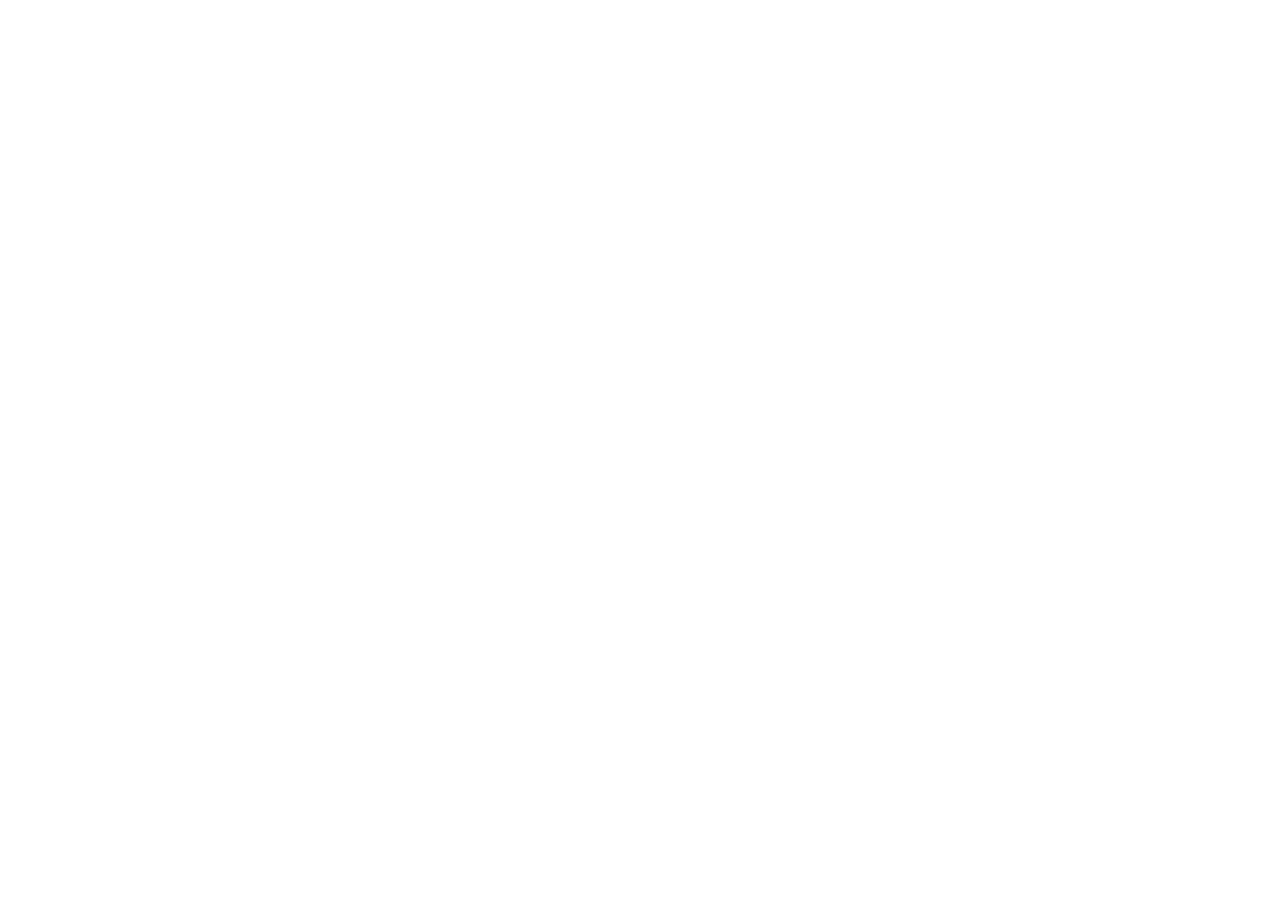
==== admin.html @ 01602f04 "Add files via upload" ====
<!doctype html>
<html lang="en"><head>
<meta charset="utf-8"><meta name="viewport" content="width=device-width,initial-scale=1">
<title>Admin — higher.study</title><meta name="robots" content="noindex">
<link rel="icon" href="assets/img/logo.svg">
<link href="https://fonts.googleapis.com/css2?family=Nunito:wght@400;500;600;700;800&display=swap" rel="stylesheet">
<link rel="stylesheet" href="assets/css/app.css"><link rel="stylesheet" href="assets/css/admin.css">
</head><body class="admin">
<div id="root"></div>
<div class="drawer-bg" id="dbg"></div><aside class="drawer" id="drawer"></aside>
<div class="modal-a-bg" id="mbg"><div class="modal-a" id="modal"></div></div>
<script src="assets/js/config.js"></script><script src="assets/js/common.js"></script><script src="assets/js/data.js"></script><script src="assets/js/api.js"></script><script src="assets/js/admin.js"></script>
</body></html>
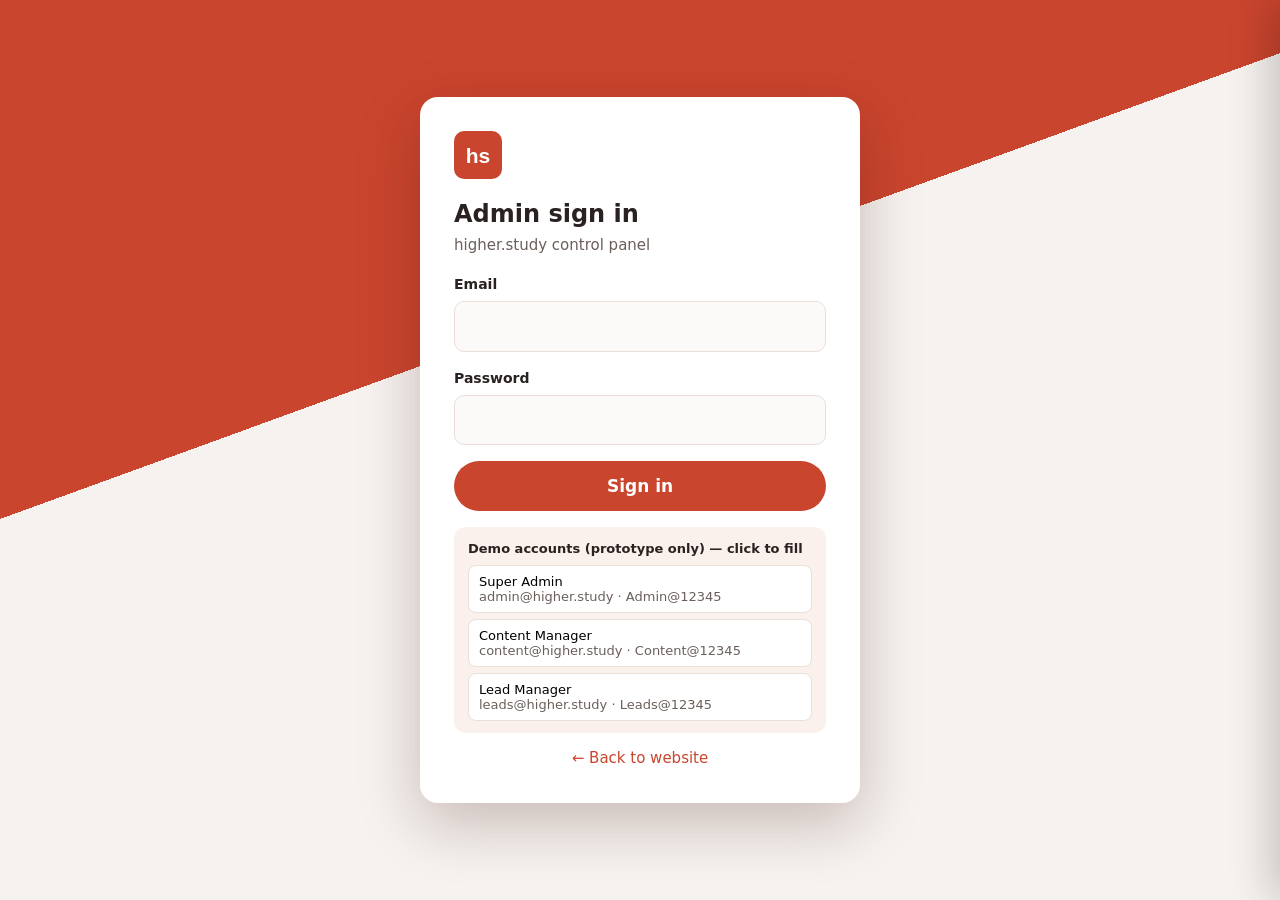
==== commit 19658822: "6" ====
--- a/admin.html
+++ b/admin.html
@@ -2,12 +2,14 @@
 <html lang="en"><head>
 <meta charset="utf-8"><meta name="viewport" content="width=device-width,initial-scale=1">
 <title>Admin — higher.study</title><meta name="robots" content="noindex">
-<link rel="icon" href="assets/img/logo.svg">
+<link rel="icon" href="logo.svg">
 <link href="https://fonts.googleapis.com/css2?family=Nunito:wght@400;500;600;700;800&display=swap" rel="stylesheet">
-<link rel="stylesheet" href="assets/css/app.css"><link rel="stylesheet" href="assets/css/admin.css">
+<link rel="stylesheet" href="app.css"><link rel="stylesheet" href="admin.css">
 </head><body class="admin">
 <div id="root"></div>
 <div class="drawer-bg" id="dbg"></div><aside class="drawer" id="drawer"></aside>
 <div class="modal-a-bg" id="mbg"><div class="modal-a" id="modal"></div></div>
-<script src="assets/js/config.js"></script><script src="assets/js/common.js"></script><script src="assets/js/data.js"></script><script src="assets/js/api.js"></script><script src="assets/js/admin.js"></script>
+<script>window.HSA_DEFER=1</script>
+<script src="config.js"></script><script src="common.js"></script><script src="data.js"></script><script src="db.js"></script><script src="api.js"></script><script src="admin.js"></script><script src="admin2.js"></script><script src="admin3.js"></script><script src="admin4.js"></script>
+<script>HSA.boot()</script>
 </body></html>
--- a/app.css
+++ b/app.css
@@ -0,0 +1,258 @@
+/* higher.study — shared design tokens & components (maps 1:1 to future Blade layout) */
+:root{
+  --brand:#ca452e; --brand-dark:#b03520; --brand-soft:#fde8e3;
+  --bg:#fbf9f7; --peach:#faf1ed; --peach-2:#f4efec; --line:#eadfd9;
+  --yellow:#f0a30a; --yellow-soft:#fdf1d3; --ink:#2a2220; --muted:#6b5f5a;
+  --green:#22a559; --green-soft:#dff5e6; --purple:#7c3aed; --danger:#d4142f;
+  --shadow:0 1px 2px rgba(60,30,20,.06),0 4px 14px rgba(60,30,20,.07);
+  --radius:16px;
+}
+*{box-sizing:border-box} html{scroll-behavior:smooth}
+body{margin:0;background:var(--bg);color:var(--ink);font-family:'Nunito',system-ui,-apple-system,Segoe UI,Roboto,sans-serif;font-size:16px;line-height:1.5}
+a{color:inherit;text-decoration:none} button{font-family:inherit;cursor:pointer}
+.container{max-width:1280px;margin:0 auto;padding:0 24px}
+
+/* ---------- site header ---------- */
+.site-header{background:var(--bg);border-top:3px solid #2a2220;position:sticky;top:0;z-index:30}
+.site-header .bar{display:flex;align-items:center;gap:32px;height:76px}
+.brand{display:flex;flex-direction:column;align-items:center;font-size:11px;color:var(--muted);line-height:1.1;gap:2px}
+.brand img{width:44px;height:44px;border-radius:8px;display:block}
+.nav{display:flex;gap:28px;margin:0 auto;font-weight:600;font-size:17px}
+.nav a,.nav span{display:flex;align-items:center;gap:6px;padding:6px 0;color:var(--ink)}
+.nav a:hover{color:var(--brand)}
+.nav .chev{width:10px;height:10px;opacity:.7}
+.badge-free{background:var(--yellow);color:#8a3a00;font-size:11px;font-weight:800;padding:1px 6px;border-radius:5px;letter-spacing:.3px}
+.header-actions{display:flex;align-items:center;gap:18px}
+.btn{display:inline-flex;align-items:center;justify-content:center;gap:8px;border:0;border-radius:999px;font-weight:700;font-size:15px;padding:12px 22px;transition:.15s;white-space:nowrap}
+.btn-primary{background:var(--brand);color:#fff} .btn-primary:hover{background:var(--brand-dark)}
+.btn-primary[disabled]{opacity:.5;cursor:not-allowed}
+.btn-yellow{background:var(--yellow);color:#fff;width:100%} .btn-yellow:hover{filter:brightness(.95)}
+.btn-outline{background:#fff;color:var(--ink);box-shadow:var(--shadow)}
+.btn-ghost{background:#fff;color:var(--ink);border:1px solid var(--line)}
+.btn-lg{padding:15px 28px;font-size:17px}
+.icon-btn{background:none;border:0;color:var(--brand);padding:6px;display:flex}
+.crumbs{background:var(--peach);box-shadow:0 4px 10px rgba(80,40,20,.06);font-size:15px;color:var(--muted)}
+.crumbs .container{padding-top:12px;padding-bottom:12px;display:flex;gap:10px;align-items:center}
+.crumbs a:last-child,.crumbs .cur{color:var(--brand);font-weight:600}
+.hamburger{display:none}
+
+/* ---------- landing ---------- */
+.hero{padding:40px 0 8px}
+.hero h1{font-size:clamp(28px,4vw,44px);margin:0 0 8px;line-height:1.15}
+.hero h1 em{color:var(--brand);font-style:normal}
+.hero p{max-width:720px;color:var(--muted);font-size:18px;margin:0 0 18px}
+.stats{display:flex;gap:28px;flex-wrap:wrap;margin-top:18px}
+.stats div b{display:block;font-size:26px;color:var(--brand)} .stats div span{font-size:13px;color:var(--muted)}
+.grid-3{display:grid;grid-template-columns:repeat(3,1fr);gap:24px}
+.card{background:#fff;border-radius:var(--radius);box-shadow:var(--shadow);border:1px solid #f1e8e3}
+.feature{padding:32px 32px 28px}
+.feature svg{width:36px;height:36px;color:var(--yellow);margin-bottom:22px}
+.feature h3{font-size:20px;margin:0 0 10px;font-weight:600}
+.feature p{margin:0;color:var(--muted);font-size:17px}
+h2.section{color:var(--brand);font-size:34px;margin:56px 0 18px;font-weight:800}
+h2.plain{font-size:30px;margin:56px 0 18px;font-weight:800}
+.tabs{display:flex;gap:6px;background:var(--peach-2);border-radius:12px;padding:6px;box-shadow:var(--shadow);overflow-x:auto}
+.tabs button{border:0;background:none;padding:10px 18px;border-radius:9px;font-size:16px;color:var(--muted);font-weight:600;white-space:nowrap}
+.tabs button.active{background:#fff;color:var(--ink);box-shadow:var(--shadow)}
+.tests{display:grid;grid-template-columns:repeat(3,1fr);gap:24px;margin-top:22px}
+.test-card{padding:28px 32px 32px;border-top:5px solid var(--brand);display:flex;flex-direction:column}
+.test-card h3{margin:6px 0 12px;font-size:22px;font-weight:600}
+.test-card p{color:var(--muted);margin:0 0 22px;font-size:17px}
+.test-card .meta{color:var(--muted);font-size:15px;margin-bottom:14px}
+.test-card .btn{margin-top:auto;width:100%;padding:16px;font-size:17px}
+.empty{padding:36px;text-align:center;color:var(--muted)}
+.steps{counter-reset:s;display:grid;grid-template-columns:repeat(3,1fr);gap:24px}
+.steps .card{padding:26px 28px} .steps .card::before{counter-increment:s;content:counter(s);display:grid;place-items:center;width:38px;height:38px;border-radius:50%;background:var(--brand);color:#fff;font-weight:800;margin-bottom:14px}
+.steps h3{margin:0 0 6px;font-size:19px} .steps p{margin:0;color:var(--muted)}
+details.faq{background:#fff;border-radius:12px;box-shadow:var(--shadow);padding:16px 20px;margin-bottom:12px}
+details.faq summary{font-weight:700;cursor:pointer} details.faq p{color:var(--muted);margin:10px 0 0}
+.cta{background:var(--brand);color:#fff;border-radius:var(--radius);padding:36px;display:flex;gap:20px;align-items:center;justify-content:space-between;flex-wrap:wrap;margin-top:56px}
+.cta h3{margin:0 0 4px;font-size:24px} .cta p{margin:0;opacity:.9}
+.cta .btn{background:#fff;color:var(--brand)}
+.site-footer{background:#2a2220;color:#d8ccc6;margin-top:72px;padding:44px 0 24px;font-size:15px}
+.site-footer .cols{display:grid;grid-template-columns:2fr 1fr 1fr 1fr;gap:28px}
+.site-footer h4{color:#fff;margin:0 0 10px} .site-footer a{display:block;padding:3px 0;color:#d8ccc6} .site-footer a:hover{color:#fff}
+.site-footer .copy{border-top:1px solid #473b36;margin-top:28px;padding-top:16px;font-size:13px}
+
+/* ---------- modal ---------- */
+.overlay{position:fixed;inset:0;background:rgba(202,69,46,.55);backdrop-filter:blur(3px);display:none;align-items:flex-start;justify-content:center;z-index:100;padding:24px 16px;overflow:auto}
+.overlay.open{display:flex}
+.modal{background:#fff;border-radius:14px;width:100%;max-width:500px;box-shadow:0 20px 60px rgba(0,0,0,.3);overflow:hidden;margin:auto;animation:pop .18s ease-out}
+@keyframes pop{from{transform:translateY(8px) scale(.98);opacity:0}to{transform:none;opacity:1}}
+.modal-head{background:var(--brand);color:#fff;padding:22px 26px;position:relative}
+.modal-head h3{margin:0 0 4px;font-size:19px;font-weight:700} .modal-head p{margin:0;font-size:14px;opacity:.92;max-width:88%}
+.modal-x{position:absolute;right:16px;top:14px;background:none;border:0;color:#fff;font-size:24px;line-height:1;opacity:.9}
+.modal-body{padding:20px 26px 24px;max-height:calc(100vh - 190px);overflow:auto}
+.field{margin-bottom:16px} .field label{display:block;font-size:14px;color:var(--ink);margin-bottom:6px;font-weight:600}
+.field input[type=text],.field input[type=tel],.field input[type=email],.field input[type=password]{width:100%;padding:13px 14px;border:1px solid var(--line);border-radius:10px;font:inherit;background:#fcfaf9;color:var(--ink);outline:none;transition:.15s}
+.field input:focus{border-color:var(--brand);box-shadow:0 0 0 3px rgba(202,69,46,.12);background:#fff}
+.field.err input{border-color:var(--danger)} .field .msg{color:var(--danger);font-size:12.5px;margin-top:4px;display:none} .field.err .msg{display:block}
+.pw{position:relative} .pw button{position:absolute;right:8px;top:50%;transform:translateY(-50%);background:none;border:0;color:var(--muted);padding:6px;display:flex}
+.check{display:flex;gap:10px;align-items:flex-start;font-size:14px;margin-bottom:10px;color:var(--ink)} .check input{margin-top:4px;accent-color:var(--brand);width:16px;height:16px}
+.check a{color:var(--brand);text-decoration:underline}
+.modal-foot-link{text-align:center;font-size:14px;margin-top:12px;color:var(--muted)} .modal-foot-link a{color:var(--brand);text-decoration:underline;cursor:pointer}
+.toast-wrap{position:fixed;right:24px;bottom:24px;z-index:200;display:flex;flex-direction:column;gap:10px}
+.toast{background:#fff;border-radius:10px;box-shadow:0 8px 30px rgba(0,0,0,.18);padding:14px 20px;display:flex;gap:10px;align-items:center;font-size:14px;font-weight:600;min-width:200px;animation:pop .2s}
+.toast i{width:18px;height:18px;border-radius:50%;background:#111;color:#fff;display:grid;place-items:center;font-size:11px;font-style:normal}
+.toast.warn i{background:var(--brand)}
+
+/* ---------- instructions ---------- */
+.instr{max-width:1160px;margin:32px auto 0;padding:34px 40px 36px;border-radius:24px}
+.instr h1{margin:0 0 4px;font-size:30px} .instr .sub{color:var(--muted);margin:0 0 18px}
+.pills{display:flex;gap:10px;flex-wrap:wrap;margin:0 0 20px}
+.pill{background:var(--peach);color:var(--brand);border-radius:999px;padding:6px 14px;font-weight:700;font-size:14px}
+.instr ol{padding-left:26px;font-size:17px;color:#3a302d} .instr li{margin:12px 0;padding-left:6px}
+.ack{background:var(--brand-soft);border-radius:10px;padding:18px 20px;display:flex;gap:12px;align-items:center;margin:26px 0 22px;font-size:16px;cursor:pointer;user-select:none}
+.ack input{width:20px;height:20px;accent-color:var(--brand)}
+.sec-table{width:100%;border-collapse:collapse;margin:8px 0 6px;font-size:15px} .sec-table th,.sec-table td{text-align:left;padding:10px 12px;border-bottom:1px solid var(--line)} .sec-table th{color:var(--muted);font-weight:700;font-size:13px;text-transform:uppercase;letter-spacing:.5px}
+
+/* ---------- exam ---------- */
+body.exam{background:var(--bg);background-image:url("data:image/svg+xml;utf8,<svg xmlns='http://www.w3.org/2000/svg' width='380' height='200'><text x='0' y='120' transform='rotate(-24 190 100)' font-family='Nunito,Arial' font-weight='800' font-size='38' fill='%23ca452e' fill-opacity='0.055'>HIGHER.STUDY</text></svg>")}
+.ex-top{background:var(--brand);color:#fff;position:sticky;top:0;z-index:40}
+.ex-top .row1{display:flex;align-items:center;justify-content:space-between;height:96px}
+.ex-logo{width:50px;height:50px;border-radius:12px;background:#fff;display:grid;place-items:center;border:2px solid #fff}
+.ex-logo img{width:40px;height:40px;border-radius:7px}
+.timer-box{display:flex;align-items:center;gap:16px}
+.timer-box .lbl{font-size:12px;letter-spacing:1.2px;opacity:.85;text-align:right;font-weight:700}
+.timer-box .time{font-family:'Courier New',ui-monospace,monospace;font-size:25px;font-weight:800;color:#8d0d1d;text-shadow:0 0 0 #fff;letter-spacing:2px;line-height:1.1}
+.timer-box .time.low{color:#fff;animation:blink 1s infinite} @keyframes blink{50%{opacity:.45}}
+.btn-submit{background:var(--danger);color:#fff;border:0;border-radius:999px;padding:12px 22px;font-weight:800;font-size:17px;box-shadow:0 2px 8px rgba(0,0,0,.25)}
+.ex-secbar{background:var(--brand-dark)}
+.ex-secbar .container{display:flex;align-items:center;gap:14px;height:72px;overflow-x:auto}
+.ex-secbar .lab{font-size:14px;letter-spacing:2px;font-weight:800;opacity:.85;margin-right:4px}
+.sec-tab{border:0;border-radius:999px;padding:12px 24px;font-weight:800;font-size:16px;background:rgba(255,255,255,.12);color:#fff;display:flex;gap:8px;align-items:center}
+.sec-tab.active{background:#fff;color:var(--brand)} .sec-tab.locked{opacity:.55;cursor:not-allowed} .sec-tab.upcoming{cursor:not-allowed}
+.ex-main{display:grid;grid-template-columns:minmax(0,1fr) 400px;gap:28px;padding:28px 24px 40px;max-width:1500px;margin:0 auto;align-items:start}
+.panel{background:#fff;border-radius:18px;box-shadow:var(--shadow);border:1px solid #f4ebe6}
+.passage{padding:24px 28px;margin-bottom:22px;color:var(--brand);font-size:17px;line-height:1.7;max-height:340px;overflow:auto}
+.passage .set-title{font-weight:800;font-size:13px;letter-spacing:1px;color:var(--brand);margin-bottom:8px}
+.passage table{border-collapse:collapse;margin:8px 0;color:var(--ink)} .passage td,.passage th{border:1px solid var(--line);padding:6px 14px}
+.passage p{margin:0 0 14px}
+.qcard{padding:26px 28px 30px}
+.qhead{display:flex;justify-content:space-between;align-items:center;gap:12px;border-bottom:1px solid var(--line);padding-bottom:16px;flex-wrap:wrap}
+.qno{font-size:19px;color:var(--muted)} .qno b{color:var(--brand)}
+.tags{display:flex;gap:10px}
+.tag{font-size:13.5px;font-weight:700;padding:5px 13px;border-radius:999px}
+.tag.m{background:var(--green-soft);color:#16803f} .tag.n{background:#fde4ea;color:#c4142f} .tag.t{background:var(--brand-soft);color:var(--brand)}
+.qtext{color:var(--brand);font-size:22px;line-height:1.5;margin:24px 0 22px;font-weight:500}
+.qimg{max-width:100%;border-radius:10px;margin-bottom:18px}
+.opt{display:flex;align-items:center;gap:16px;width:100%;text-align:left;background:#fff;border:1px solid var(--line);border-radius:14px;padding:18px 20px;margin-bottom:14px;font-size:18px;color:var(--ink);box-shadow:var(--shadow);transition:.12s}
+.opt:hover{border-color:#e6c9bf;background:#fffaf8}
+.opt .k{width:38px;height:38px;border-radius:50%;background:var(--peach-2);display:grid;place-items:center;font-weight:800;font-size:15px;flex:none;color:var(--ink)}
+.opt.sel{background:var(--yellow-soft);border-color:var(--yellow)} .opt.sel .k{background:var(--yellow);color:#fff}
+.tita{max-width:420px}
+.tita input{width:100%;padding:16px;border:1px solid var(--line);border-radius:12px;font:inherit;font-size:20px;background:#fff;outline:none;letter-spacing:1px}
+.tita input:focus{border-color:var(--brand);box-shadow:0 0 0 3px rgba(202,69,46,.12)}
+.keypad{display:grid;grid-template-columns:repeat(3,1fr);gap:10px;margin:14px 0}
+.keypad button{padding:16px 0;border-radius:12px;background:#fff;border:1px solid var(--line);font-size:20px;font-weight:700;box-shadow:var(--shadow);color:var(--ink)} .keypad button:active{background:var(--peach)}
+.keypad .wide{grid-column:span 1;color:var(--brand)}
+.tita .save{background:none;border:0;color:var(--brand);font-weight:800;font-size:15px;padding:6px 0;text-decoration:underline}
+.footbar{margin-top:22px;padding:14px 16px;display:flex;justify-content:space-between;align-items:center;gap:12px;flex-wrap:wrap}
+.footbar .l,.footbar .r{display:flex;gap:10px;flex-wrap:wrap}
+.btn-pill{border:1px solid var(--line);background:#fff;border-radius:999px;padding:12px 20px;font-size:16px;font-weight:600;color:var(--ink);box-shadow:var(--shadow)}
+.btn-pill:disabled{opacity:.45;cursor:not-allowed}
+.btn-pill.review{color:#4c1d95}
+.footbar .primary{background:var(--brand);color:#fff;border:0;border-radius:999px;padding:13px 26px;font-weight:800;font-size:17px;box-shadow:0 3px 10px rgba(202,69,46,.3)}
+.footbar .primary.final{background:var(--danger)}
+.side{position:sticky;top:184px;display:flex;flex-direction:column;gap:18px;max-height:calc(100vh - 200px);overflow:auto}
+.user{padding:16px 20px;display:flex;gap:14px;align-items:center}
+.avatar{width:48px;height:48px;border-radius:50%;background:var(--brand-soft);display:grid;place-items:center;color:var(--brand)}
+.user b{color:var(--brand);display:block;line-height:1.2} .user span{font-size:13px;color:var(--muted);word-break:break-all}
+.palette{padding:20px 22px 24px}
+.legend{display:grid;grid-template-columns:1fr 1fr;gap:8px 14px;font-size:13px;color:var(--muted);margin-bottom:18px}
+.legend i{display:inline-block;width:13px;height:13px;border-radius:3px;margin-right:7px;vertical-align:-2px}
+.grid{display:grid;grid-template-columns:repeat(5,1fr);gap:12px}
+.qb{position:relative;aspect-ratio:1/.9;border-radius:9px;border:1px solid var(--line);background:#f6f3f1;font-weight:700;font-size:16px;color:var(--ink);box-shadow:0 1px 3px rgba(0,0,0,.06);transition:.1s}
+.qb:hover{transform:translateY(-1px)}
+.qb.na{background:var(--danger);color:#fff;border-color:var(--danger)}
+.qb.ans{background:var(--green);color:#fff;border-color:var(--green)}
+.qb.mark{background:var(--purple);color:#fff;border-color:var(--purple)}
+.qb.ansmark{background:var(--green);color:#fff;border-color:var(--green)}
+.qb.ansmark::after{content:"";position:absolute;right:-5px;top:-5px;width:14px;height:14px;border-radius:50%;background:var(--purple);border:2px solid #fff}
+.qb.cur{outline:2px solid #fff;box-shadow:0 0 0 4px var(--danger)}
+.qb.cur.ans,.qb.cur.ansmark{box-shadow:0 0 0 4px var(--green)} .qb.cur.mark{box-shadow:0 0 0 4px var(--purple)} .qb.cur:not(.na):not(.ans):not(.mark):not(.ansmark){box-shadow:0 0 0 4px #bdb2ac}
+.sm-modal{max-width:440px;padding:24px 26px;background:#fff;position:relative}
+.sm-modal h3{margin:0 0 6px;font-size:18px} .sm-modal p{margin:0 0 14px;color:var(--muted);font-size:14px}
+.sm-modal .x{position:absolute;right:14px;top:10px;background:none;border:0;font-size:22px;color:var(--muted)}
+.sum{background:#fcfaf9;border:1px solid var(--line);border-radius:10px;padding:10px 16px;margin-bottom:16px;font-size:14px}
+.sum div{display:flex;justify-content:space-between;padding:5px 0} .sum hr{border:0;border-top:1px solid var(--line);margin:6px 0}
+.sm-actions{display:flex;gap:10px;justify-content:center}
+.sm-actions .btn{padding:10px 20px;font-size:14px}
+.ex-overlay{background:rgba(202,69,46,.6)}
+.loading{display:grid;place-items:center;min-height:60vh;color:var(--muted)}
+
+/* ---------- result ---------- */
+.res-hero{background:var(--brand);color:#fff;border-radius:var(--radius);padding:32px;margin-top:28px;display:flex;justify-content:space-between;gap:24px;flex-wrap:wrap;align-items:center}
+.res-hero h1{margin:0 0 4px;font-size:28px} .res-hero p{margin:0;opacity:.9}
+.score{text-align:right} .score b{font-size:56px;line-height:1} .score span{opacity:.85;font-size:20px}
+.kpis{display:grid;grid-template-columns:repeat(6,1fr);gap:14px;margin:20px 0}
+.kpi{padding:18px;text-align:center} .kpi b{display:block;font-size:26px;color:var(--brand)} .kpi span{font-size:13px;color:var(--muted)}
+table.tbl{width:100%;border-collapse:collapse;background:#fff;border-radius:var(--radius);overflow:hidden;box-shadow:var(--shadow)}
+.tbl th,.tbl td{padding:13px 16px;text-align:left;border-bottom:1px solid var(--line);font-size:15px} .tbl th{background:var(--peach);color:var(--muted);font-size:12px;text-transform:uppercase;letter-spacing:.6px}
+.rev{padding:20px 24px;margin-bottom:14px} .rev h4{margin:0 0 8px;color:var(--brand)} .rev .ok{color:#16803f;font-weight:700} .rev .bad{color:var(--danger);font-weight:700} .rev .sk{color:var(--muted);font-weight:700}
+.rev .sol{background:var(--peach);border-radius:10px;padding:12px 14px;margin-top:10px;font-size:15px;color:#3a302d}
+
+/* ---------- responsive ---------- */
+@media(max-width:1100px){.grid-3,.tests,.steps{grid-template-columns:1fr 1fr}.ex-main{grid-template-columns:1fr}.side{position:static;max-height:none}.kpis{grid-template-columns:repeat(3,1fr)}.nav{gap:16px;font-size:15px}}
+@media(max-width:820px){.nav{display:none;position:absolute;top:76px;left:0;right:0;background:var(--bg);flex-direction:column;padding:16px 24px;box-shadow:var(--shadow);gap:6px}.nav.open{display:flex}.hamburger{display:flex}.site-header .bar{gap:12px}.header-actions{margin-left:auto}.site-footer .cols{grid-template-columns:1fr 1fr}}
+@media(max-width:640px){.container{padding:0 16px}.grid-3,.tests,.steps{grid-template-columns:1fr}.instr{padding:22px 18px;margin:16px 12px 0;border-radius:18px}.qcard{padding:18px}.qtext{font-size:19px}.opt{padding:14px;font-size:16px}.ex-top .row1{height:80px}.timer-box .time{font-size:20px}.btn-submit{padding:10px 14px;font-size:15px}.ex-secbar .container{height:60px}.sec-tab{padding:9px 16px}.ex-main{padding:16px 12px 30px}.footbar .l,.footbar .r{width:100%}.footbar .btn-pill,.footbar .primary{flex:1;padding:12px 10px;font-size:14px}.kpis{grid-template-columns:1fr 1fr}.score{text-align:left}.hide-sm{display:none}.toast-wrap{left:12px;right:12px;bottom:12px}}
+
+/* ---------- v2: dropdowns, consent, libraries, dashboard, predictor, exam chrome ---------- */
+.dd{position:relative}
+.dd-t{cursor:pointer}
+.dd-menu{display:none;position:absolute;top:100%;left:-12px;min-width:240px;background:#fff;border-radius:12px;box-shadow:0 12px 34px rgba(60,30,20,.18);padding:8px;z-index:60;border:1px solid var(--line)}
+.dd.open .dd-menu{display:block}
+.dd-menu a{display:block;padding:10px 14px;border-radius:8px;font-weight:600;font-size:16px}
+.dd-menu a:hover{background:var(--peach);color:var(--brand)}
+.dd.open .chev{transform:rotate(180deg)}
+.consent{position:fixed;left:16px;right:16px;bottom:16px;max-width:760px;margin:0 auto;background:#fff;border-radius:14px;box-shadow:0 10px 40px rgba(0,0,0,.22);padding:16px 20px;display:flex;gap:16px;align-items:center;z-index:150;border:1px solid var(--line)}
+.consent p{margin:0;font-size:14px;color:var(--muted);flex:1}
+.consent div{display:flex;gap:8px;flex-shrink:0}.consent .btn{padding:9px 16px;font-size:14px}
+.chip{display:inline-block;font-size:12px;font-weight:800;padding:4px 10px;border-radius:999px;background:var(--peach-2);color:var(--muted)}
+.chip.b{background:var(--brand-soft);color:var(--brand)}.chip.g{background:var(--green-soft);color:#16803f}.chip.r{background:#fde4ea;color:#c4143b}.chip.y{background:var(--yellow-soft);color:#8a5a00}
+.tc-top{display:flex;justify-content:space-between;align-items:center;margin-bottom:10px}
+.tc-logo{width:46px;height:46px;border-radius:12px;object-fit:cover}
+.tc-init{display:grid;place-items:center;color:#fff;font-weight:800;font-size:13px}
+.lib-bar{display:flex;gap:12px;flex-wrap:wrap;margin:14px 0 6px}
+.fi{padding:12px 14px;border:1px solid var(--line);border-radius:10px;font:inherit;background:#fff;min-width:150px}
+.lib-bar .fi:first-child{flex:1;min-width:220px}
+.fi:focus{outline:0;border-color:var(--brand);box-shadow:0 0 0 3px rgba(202,69,46,.12)}
+.lib-count{color:var(--muted);font-size:14px;margin:4px 2px 12px}
+.lib-grid{display:grid;grid-template-columns:repeat(3,1fr);gap:20px}
+.lib-item{padding:22px 24px;display:flex;flex-direction:column;gap:8px}
+.lib-item h3{margin:0;font-size:18px}.lib-item p{margin:0;color:var(--muted);font-size:15px}
+.lib-item .row{display:flex;gap:8px;flex-wrap:wrap;margin-top:auto;padding-top:10px}
+.lib-item .btn{padding:10px 16px;font-size:14px}
+.msq-hint{font-size:13px;font-weight:700;color:var(--muted);margin-bottom:10px}
+.opt.msq .k{border-radius:8px}
+.qsec{color:var(--muted);font-size:15px}
+.tag.t{background:var(--peach-2);color:var(--muted)}
+.ex-brand{display:flex;align-items:center;gap:14px}.ex-title b{display:block;font-size:18px;line-height:1.2}.ex-title span{font-size:13px;opacity:.85}
+.ex-links{display:flex;gap:6px}
+.ex-link{background:rgba(255,255,255,.14);color:#fff;border:0;border-radius:999px;padding:9px 16px;font-weight:700;font-size:14px}.ex-link:hover{background:rgba(255,255,255,.28)}
+.dash-hero{padding:30px 0 6px}.dash-hero h1{margin:0 0 4px;font-size:32px}.dash-hero p{margin:0;color:var(--muted)}
+.dash-kpis{display:grid;grid-template-columns:repeat(4,1fr);gap:16px;margin:20px 0 6px}
+.dash-kpis .kpi b{font-size:28px}.dash-kpis .kpi small{display:block;color:var(--muted);font-size:12px;margin-top:2px}
+.dash-sec{display:flex;justify-content:space-between;align-items:center;gap:12px;flex-wrap:wrap;margin:30px 0 12px}.dash-sec h2{margin:0;font-size:22px}
+.tbl-wrap{overflow-x:auto;border-radius:var(--radius)}
+.tbl .btn{padding:7px 14px;font-size:13px}
+.tbl td.act{white-space:nowrap}
+.tbl td.act .btn+.btn{margin-left:6px}
+.res-actions{display:flex;gap:10px;flex-wrap:wrap;margin:18px 0}
+.rev .opts{margin:8px 0 0;padding:0;list-style:none;font-size:15px}.rev .opts li{padding:4px 0}
+.rev .opts .c{color:#16803f;font-weight:700}.rev .opts .w{color:var(--danger);font-weight:700}
+.pred-form{display:grid;grid-template-columns:repeat(3,1fr);gap:14px;padding:22px;margin:16px 0}
+.pred-form label{display:block;font-size:13px;font-weight:700;margin-bottom:4px}
+.pred-form .fi{width:100%}
+.pred-form .full{grid-column:1/-1}
+.col-card{padding:22px 24px;display:flex;gap:16px}
+.col-logo{width:56px;height:56px;border-radius:14px;color:#fff;display:grid;place-items:center;font-weight:800;flex-shrink:0;overflow:hidden}
+.col-logo img{width:100%;height:100%;object-fit:cover}
+.col-card h3{margin:0 0 4px;font-size:19px}.col-card .meta{color:var(--muted);font-size:14px;margin-bottom:8px}
+.col-card .rows{font-size:14px;color:#3a302d}.col-card .rows div{padding:2px 0}
+.col-card .btnrow{display:flex;gap:8px;flex-wrap:wrap;margin-top:12px}.col-card .btn{padding:9px 14px;font-size:14px}
+.disc{background:var(--yellow-soft);border-radius:12px;padding:14px 18px;font-size:14px;color:#6b4a00;margin:16px 0}
+.pv{width:100%;height:70vh;border:0;border-radius:10px;background:#fff}
+@media(max-width:1100px){.lib-grid{grid-template-columns:1fr 1fr}.dash-kpis{grid-template-columns:1fr 1fr}.pred-form{grid-template-columns:1fr 1fr}}
+@media(max-width:820px){.dd-menu{position:static;box-shadow:none;border:0;padding:0 0 0 12px}.ex-links{display:none}.consent{flex-direction:column;align-items:stretch}}
+@media(max-width:640px){.lib-grid,.pred-form,.dash-kpis{grid-template-columns:1fr}.dash-kpis{grid-template-columns:1fr 1fr}.col-card{flex-direction:column}}
--- a/admin.css
+++ b/admin.css
@@ -0,0 +1,63 @@
+/* Admin panel — reuses tokens from app.css */
+body.admin{background:#f6f2ef;font-size:15px}
+.a-login{min-height:100vh;display:grid;place-items:center;padding:20px;background:linear-gradient(160deg,var(--brand) 0 38%,#f6f2ef 38%)}
+.a-login .box{background:#fff;border-radius:18px;box-shadow:0 20px 60px rgba(60,20,10,.25);padding:34px;width:100%;max-width:440px}
+.a-login h1{margin:10px 0 2px;font-size:24px}.a-login p.sub{margin:0 0 18px;color:var(--muted)}
+.demo-box{background:var(--peach);border-radius:12px;padding:12px 14px;margin-top:16px;font-size:13px}
+.demo-box b{display:block;margin-bottom:6px}.demo-box button{display:block;width:100%;text-align:left;background:#fff;border:1px solid var(--line);border-radius:8px;padding:8px 10px;margin-top:6px;font-size:13px}
+.demo-box button:hover{border-color:var(--brand)}
+.a-shell{display:grid;grid-template-columns:250px minmax(0,1fr);min-height:100vh}
+.a-side{background:#2a2220;color:#d8ccc6;position:sticky;top:0;height:100vh;overflow:auto;padding:16px 12px}
+.a-side .logo{display:flex;align-items:center;gap:10px;color:#fff;font-weight:800;font-size:17px;padding:6px 8px 16px}
+.a-side .logo img{width:34px;height:34px;border-radius:8px}
+.a-side a{display:flex;align-items:center;gap:10px;padding:10px 12px;border-radius:10px;color:#d8ccc6;font-weight:600;font-size:14.5px;margin-bottom:2px}
+.a-side a:hover{background:#3a302c;color:#fff}.a-side a.on{background:var(--brand);color:#fff}
+.a-side .grp{font-size:11px;letter-spacing:1.2px;text-transform:uppercase;color:#8d7f78;padding:14px 12px 6px;font-weight:800}
+.a-top{display:flex;justify-content:space-between;align-items:center;gap:12px;padding:14px 28px;background:#fff;border-bottom:1px solid var(--line);position:sticky;top:0;z-index:20}
+.a-top h2{margin:0;font-size:20px}.a-top .who{display:flex;align-items:center;gap:12px;font-size:13px;color:var(--muted);text-align:right}
+.a-top .who b{display:block;color:var(--ink);font-size:14px}
+.a-main{padding:22px 28px 60px}
+.notice{background:var(--yellow-soft);border:1px solid #f1d9a0;border-radius:10px;padding:10px 14px;font-size:13.5px;margin-bottom:18px;color:#6a4a00}
+.kpis-a{display:grid;grid-template-columns:repeat(5,1fr);gap:14px;margin-bottom:20px}
+.kpi-a{background:#fff;border-radius:14px;padding:16px 18px;box-shadow:var(--shadow);border:1px solid #f1e8e3}
+.kpi-a span{font-size:12.5px;color:var(--muted);font-weight:600}.kpi-a b{display:block;font-size:28px;color:var(--ink);margin-top:2px}
+.kpi-a.hl b{color:var(--brand)}
+.panel-a{background:#fff;border-radius:14px;box-shadow:var(--shadow);border:1px solid #f1e8e3;padding:18px 20px;margin-bottom:18px}
+.panel-a h3{margin:0 0 12px;font-size:16px}
+.cols2{display:grid;grid-template-columns:1fr 1fr;gap:18px}.cols3{display:grid;grid-template-columns:repeat(3,1fr);gap:18px}
+.bars{display:flex;align-items:flex-end;gap:5px;height:150px;padding-top:8px}
+.bars .b{flex:1;background:var(--brand);border-radius:4px 4px 0 0;min-height:2px;position:relative}
+.bars .b:hover{background:var(--brand-dark)}.bars .b::after{content:attr(data-v);position:absolute;top:-18px;left:50%;transform:translateX(-50%);font-size:11px;color:var(--muted);opacity:0}.bars .b:hover::after{opacity:1}
+.axis{display:flex;gap:5px;font-size:10px;color:var(--muted);margin-top:4px}.axis span{flex:1;text-align:center;overflow:hidden}
+.hbar{display:grid;grid-template-columns:150px 1fr 40px;gap:8px;align-items:center;font-size:13px;margin:7px 0}
+.hbar i{display:block;height:12px;border-radius:6px;background:var(--brand);min-width:2px}.hbar span:first-child{overflow:hidden;text-overflow:ellipsis;white-space:nowrap}
+.filters{display:flex;gap:10px;flex-wrap:wrap;margin-bottom:14px;align-items:flex-end}
+.filters label{font-size:11.5px;font-weight:700;color:var(--muted);display:block;margin-bottom:3px;text-transform:uppercase;letter-spacing:.4px}
+.filters select,.filters input,.fi{padding:9px 11px;border:1px solid var(--line);border-radius:8px;font:inherit;font-size:14px;background:#fff;color:var(--ink);min-width:130px}
+.fi:focus,.filters select:focus,.filters input:focus{outline:2px solid rgba(202,69,46,.25);border-color:var(--brand)}
+.btn-s{display:inline-flex;align-items:center;gap:6px;border:1px solid var(--line);background:#fff;border-radius:8px;padding:9px 14px;font-weight:700;font-size:13.5px;color:var(--ink)}
+.btn-s:hover{border-color:var(--brand);color:var(--brand)}.btn-s.p{background:var(--brand);border-color:var(--brand);color:#fff}.btn-s.p:hover{background:var(--brand-dark);color:#fff}
+.btn-s.d{color:var(--danger)}.btn-s[disabled]{opacity:.45;cursor:not-allowed}
+.tw{overflow:auto;border:1px solid var(--line);border-radius:12px;background:#fff}
+table.t{border-collapse:collapse;width:100%;font-size:13.5px}
+.t th,.t td{padding:10px 12px;text-align:left;border-bottom:1px solid #f1e8e3;white-space:nowrap}.t th{background:#faf5f2;color:var(--muted);font-size:11.5px;text-transform:uppercase;letter-spacing:.5px;position:sticky;top:0}
+.t tbody tr:hover{background:#fffaf8;cursor:pointer}
+.chip{display:inline-block;padding:3px 10px;border-radius:999px;font-size:12px;font-weight:700;background:var(--peach-2);color:var(--ink)}
+.chip.g{background:var(--green-soft);color:#16803f}.chip.r{background:#fde4ea;color:#c4142f}.chip.y{background:var(--yellow-soft);color:#8a5a00}.chip.b{background:var(--brand-soft);color:var(--brand)}.chip.p{background:#ece4ff;color:#5b21b6}
+.pager{display:flex;justify-content:space-between;align-items:center;margin-top:12px;font-size:13px;color:var(--muted)}
+.drawer-bg{position:fixed;inset:0;background:rgba(30,15,10,.45);z-index:60;display:none}.drawer-bg.open{display:block}
+.drawer{position:fixed;right:0;top:0;bottom:0;width:min(520px,100%);background:#fff;z-index:61;box-shadow:-10px 0 40px rgba(0,0,0,.2);overflow:auto;padding:22px;transform:translateX(100%);transition:.2s}.drawer.open{transform:none}
+.drawer h3{margin:0 0 4px}.kv{display:grid;grid-template-columns:140px 1fr;gap:6px 10px;font-size:14px;margin:12px 0}.kv span:nth-child(odd){color:var(--muted)}
+.tl{border-left:2px solid var(--line);margin:10px 0 0 6px;padding-left:16px}.tl .ev{position:relative;margin-bottom:14px;font-size:13.5px}.tl .ev::before{content:"";position:absolute;left:-23px;top:5px;width:10px;height:10px;border-radius:50%;background:var(--brand)}.tl .ev small{display:block;color:var(--muted)}
+.form-g{display:grid;grid-template-columns:1fr 1fr;gap:12px}.form-g .full{grid-column:1/-1}.form-g label{font-size:12.5px;font-weight:700;display:block;margin-bottom:4px}
+.form-g input,.form-g select,.form-g textarea{width:100%;padding:10px 12px;border:1px solid var(--line);border-radius:8px;font:inherit;font-size:14px}
+.perm td,.perm th{text-align:center}.perm td:first-child,.perm th:first-child{text-align:left}
+.sw{position:relative;width:40px;height:22px;display:inline-block}.sw input{opacity:0;width:0;height:0}.sw i{position:absolute;inset:0;background:#d9cfca;border-radius:22px;transition:.15s}.sw i::before{content:"";position:absolute;width:16px;height:16px;left:3px;top:3px;background:#fff;border-radius:50%;transition:.15s}.sw input:checked+i{background:var(--green)}.sw input:checked+i::before{transform:translateX(18px)}
+.denied{text-align:center;padding:60px 20px;color:var(--muted)}.denied h2{color:var(--ink)}
+.ml{display:flex;gap:8px;flex-wrap:wrap;align-items:center}
+.mob-toggle{display:none}
+.modal-a-bg{position:fixed;inset:0;background:rgba(30,15,10,.5);z-index:80;display:none;place-items:center;padding:16px}.modal-a-bg.open{display:grid}
+.modal-a{background:#fff;border-radius:14px;padding:22px;width:100%;max-width:560px;max-height:90vh;overflow:auto}.modal-a h3{margin:0 0 12px}
+.logline{font-family:ui-monospace,Menlo,monospace;font-size:12.5px;background:#2a2220;color:#e9ddd7;border-radius:10px;padding:12px;max-height:200px;overflow:auto;white-space:pre-wrap}
+@media(max-width:1100px){.kpis-a{grid-template-columns:repeat(3,1fr)}.cols2,.cols3{grid-template-columns:1fr}}
+@media(max-width:820px){.a-shell{grid-template-columns:1fr}.a-side{position:fixed;left:0;top:0;z-index:70;width:260px;transform:translateX(-100%);transition:.2s}.a-side.open{transform:none}.mob-toggle{display:inline-flex}.a-main{padding:16px}.a-top{padding:12px 16px}.kpis-a{grid-template-columns:1fr 1fr}.form-g{grid-template-columns:1fr}.hbar{grid-template-columns:100px 1fr 34px}}
